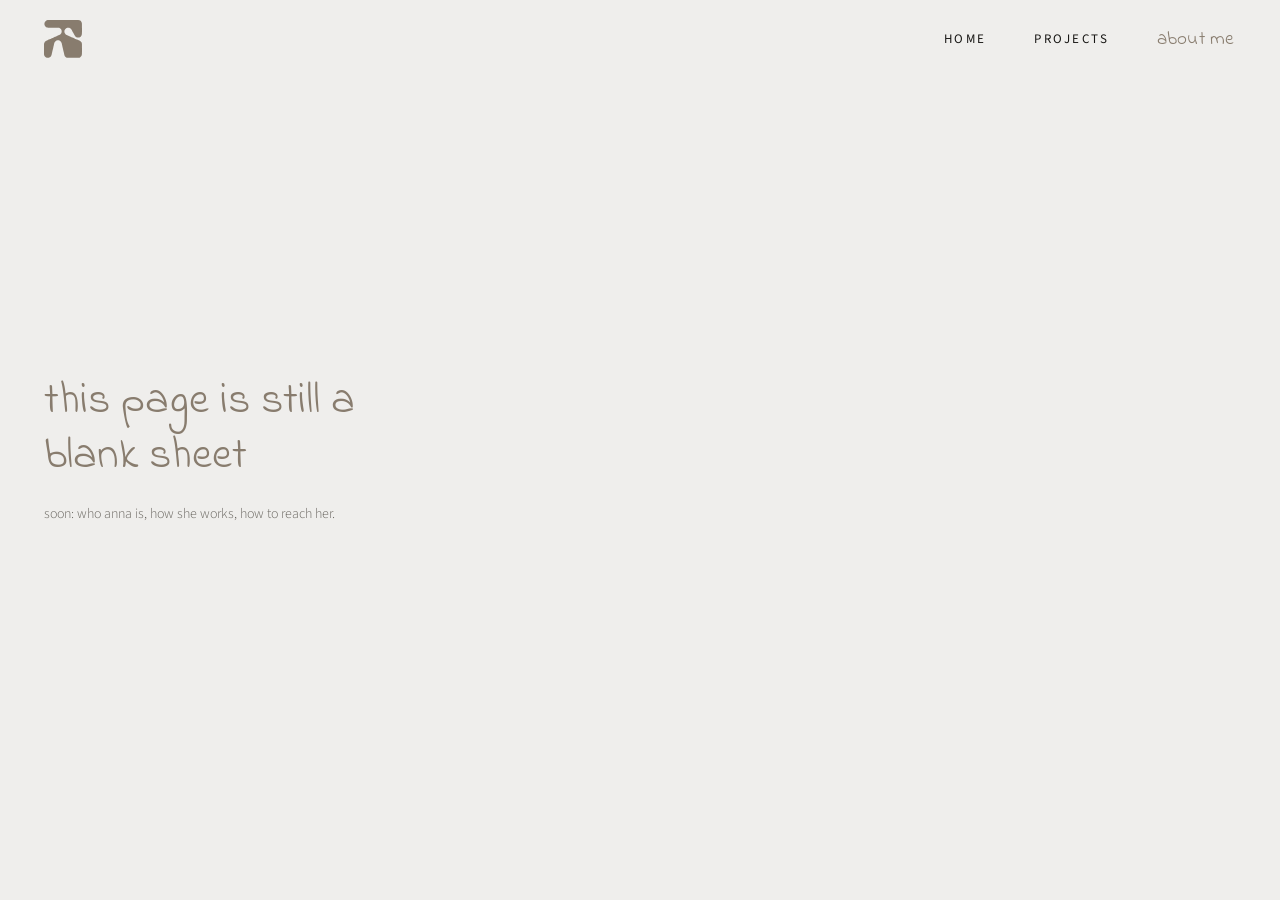
==== about.html @ 88e50573 "home page" ====
<!doctype html>
<html lang="en">
<head>
  <meta charset="utf-8">
  <meta name="viewport" content="width=device-width,initial-scale=1,viewport-fit=cover">
  <meta name="theme-color" content="#EFEEEC">
  <meta name="color-scheme" content="light">
  <meta http-equiv="Cache-Control" content="no-store, no-cache, must-revalidate">
  <meta http-equiv="Pragma" content="no-cache">
  <meta http-equiv="Expires" content="0">
  <link rel="icon" href="assets/img/favicon.svg" type="image/svg+xml">
  <link rel="icon" href="assets/img/favicon-32.png" sizes="32x32">
  <link rel="apple-touch-icon" href="assets/img/apple-touch-icon.png">
  <link rel="manifest" href="site.webmanifest">
  <title>about me — anna merlin</title>
  <meta name="description" content="About anna merlin.">

  <link rel="preconnect" href="https://fonts.googleapis.com">
  <link rel="preconnect" href="https://fonts.gstatic.com" crossorigin>
  <link rel="stylesheet"
        href="https://fonts.googleapis.com/css2?family=Indie+Flower&family=Source+Sans+3:wght@300;400&display=swap">

  <link rel="stylesheet" href="assets/css/site.css">
  <link rel="stylesheet" href="assets/css/hold.css">
</head>

<body>
  <header class="site-header">
    <a class="mark" href="index.html" aria-label="anna merlin, home">
      <svg viewBox="0 0 528 528" aria-hidden="true" focusable="false"><path fill="currentColor" fill-rule="evenodd" d="M39.86,524.54C26.31,520.81 12.38,509.36 6.32,496.99C-0.17,483.73 -0.06,485.39 0.23,402.50C0.48,333.92 0.65,326.99 2.28,321.58C6.90,306.25 16.70,294.56 30.35,288.11C41.21,282.98 47.87,280.00 48.46,280.00C48.72,280.00 51.32,278.93 54.22,277.61C61.91,274.13 67.54,271.65 76.00,268.00C80.12,266.22 85.53,263.87 88.00,262.77C90.47,261.67 94.41,259.92 96.75,258.89C107.33,254.19 109.96,253.04 117.00,250.00C121.12,248.22 126.30,245.97 128.50,245.00C130.70,244.03 135.88,241.78 140.00,240.00C144.12,238.22 149.88,235.70 152.78,234.38C155.68,233.07 158.23,232.00 158.44,232.00C158.65,232.00 162.12,230.47 166.16,228.60C170.20,226.74 176.88,223.76 181.00,221.99C189.29,218.43 194.83,215.98 202.78,212.39C205.68,211.07 208.68,210.00 209.44,210.00C212.45,210.00 223.60,203.33 229.06,198.28C240.53,187.67 246.01,175.16 245.99,159.65C245.97,144.20 241.41,133.24 230.52,122.50C224.12,116.18 220.22,113.66 209.50,108.92C206.16,107.44 195.16,107.21 104.00,106.67C50.35,106.36 48.30,106.28 42.45,104.22C24.82,98.00 12.73,85.60 7.50,68.39C5.34,61.24 5.52,44.76 7.85,37.70C13.16,21.60 27.41,7.61 43.00,3.17C44.92,2.62 48.64,1.68 51.26,1.09C54.61,0.32 118.33,0.00 265.76,0.00C490.05,0.00 481.87,-0.17 494.28,4.69C506.58,9.51 518.47,21.39 523.31,33.72C527.81,45.22 528.00,48.71 528.00,123.00C528.00,201.43 527.93,202.39 521.45,215.70C515.42,228.07 505.62,236.85 491.90,242.15C485.28,244.71 465.99,245.32 459.50,243.18C448.20,239.46 437.06,231.37 431.11,222.60C429.58,220.34 426.00,214.11 423.15,208.75C420.30,203.39 416.91,197.09 415.62,194.75C413.42,190.75 411.17,186.65 404.00,173.50C402.35,170.47 399.65,165.53 398.00,162.50C396.35,159.47 393.71,154.64 392.13,151.75C390.55,148.86 387.56,143.35 385.47,139.50C376.51,122.95 369.01,115.79 354.50,109.93C349.21,107.79 346.97,107.50 335.50,107.52L322.50,107.53L313.86,111.74C300.14,118.43 291.64,127.87 285.95,142.74C283.32,149.60 282.71,166.86 284.86,173.50C290.19,190.01 302.22,203.26 317.00,208.90C320.95,210.41 324.37,211.85 331.25,214.89C333.86,216.05 338.14,217.95 340.75,219.11C343.36,220.26 346.85,221.81 348.50,222.54C350.15,223.27 355.48,225.70 360.35,227.93C365.22,230.17 369.37,232.00 369.57,232.00C369.77,232.00 372.54,233.17 375.72,234.61C378.90,236.04 382.85,237.81 384.50,238.54C386.15,239.27 391.48,241.70 396.35,243.93C401.22,246.17 405.37,248.00 405.57,248.00C405.77,248.00 408.32,249.07 411.22,250.39C416.18,252.63 420.02,254.35 430.25,258.89C432.59,259.92 436.64,261.72 439.25,262.89C441.86,264.05 445.91,265.85 448.25,266.89C450.59,267.92 454.64,269.72 457.25,270.89C466.65,275.07 471.08,277.03 475.75,279.10C478.36,280.25 481.81,281.82 483.40,282.60C485.00,283.37 486.99,284.00 487.83,284.00C488.67,284.00 492.99,285.77 497.43,287.93C507.09,292.64 516.27,301.42 521.03,310.50C522.76,313.80 525.03,320.52 526.09,325.43C527.87,333.74 528.00,339.18 528.00,404.43C528.00,478.26 527.81,481.79 523.31,493.28C519.33,503.41 509.25,514.64 499.50,519.81C497.30,520.97 492.61,522.84 489.08,523.96C482.86,525.94 480.40,526.00 404.58,525.99C320.05,525.98 322.02,526.09 310.47,520.44C303.64,517.10 295.02,509.43 290.43,502.61C286.94,497.43 282.98,487.13 281.17,478.50C280.59,475.75 279.42,470.46 278.56,466.75C277.70,463.04 276.31,456.96 275.46,453.25C274.61,449.54 273.50,444.70 272.99,442.50C272.48,440.30 271.10,434.23 269.92,429.00C268.74,423.77 266.91,415.68 265.85,411.00C264.79,406.32 263.51,400.70 263.02,398.50C262.52,396.30 261.21,390.68 260.12,386.00C259.02,381.32 256.70,371.20 254.96,363.50C253.22,355.80 250.92,345.68 249.84,341.00C248.77,336.32 247.41,330.25 246.82,327.50C244.20,315.23 240.13,307.24 232.29,298.93C220.66,286.59 202.90,280.28 187.25,282.91C176.12,284.78 169.38,287.75 160.77,294.59C150.20,302.97 145.02,313.04 140.00,335.00C136.75,349.22 134.12,360.58 132.00,369.50C130.96,373.90 129.43,380.43 128.61,384.00C126.34,393.79 123.18,407.33 120.54,418.50C119.24,424.00 116.77,434.57 115.04,442.00C113.31,449.43 110.81,460.00 109.49,465.50C108.16,471.00 106.41,478.76 105.59,482.74C101.41,503.17 86.37,519.36 66.67,524.60C60.31,526.29 46.11,526.26 39.86,524.54Z"/></svg>
    </a>

    <nav class="nav" aria-label="Sections">
      <a class="nav-item" href="index.html">
        <span class="set">home</span>
        <span class="hand" aria-hidden="true">home</span>
      </a>
      <a class="nav-item" href="projects.html">
        <span class="set">projects</span>
        <span class="hand" aria-hidden="true">projects</span>
      </a>
      <a class="nav-item" href="about.html" aria-current="page">
        <span class="set">about me</span>
        <span class="hand" aria-hidden="true">about me</span>
      </a>
    </nav>
  </header>

  <main class="hold">
    <p class="hold-line">this page is still a blank sheet</p>
    <p class="hold-note">soon: who anna is, how she works, how to reach her.</p>
  </main>
</body>
</html>
---- assets/css/site.css ----
/* =========================================================
   anna merlin — shared styles

   Palette: the near-white paper the plates sit on, and the
   taupe of the mark on the portfolio cover (#A79D91),
   deepened a little so it holds at small sizes.
   ========================================================= */

:root {
  --paper:      #EFEEEC;   /* the page */
  --ink:        #171614;
  --ink-soft:   #6B6862;
  --mark:       #887C6E;   /* anna's mark */
  --brown:      #887C6E;   /* the mark, the intro, the writing */

  /* The portfolio is set in Nirmala UI Semilight. Windows has it;
     everywhere else Source Sans 3 Light stands in, which is the
     closest match in metrics and colour. */
  --font-sans: "Nirmala UI", "Source Sans 3", "Segoe UI", system-ui,
               -apple-system, sans-serif;

  /* The tabs are written out by hand when you hover them. Open fonts.html
     to compare the candidates; to change it, edit the name here and match
     the Google Fonts link at the top of each page. */
  --font-hand: "Indie Flower", "Segoe Script", cursive;

  --header-h: 78px;
  --gutter:   clamp(18px, 3.4vw, 52px);
}

* { box-sizing: border-box; }

html, body {
  margin: 0;
  height: 100%;
  background: var(--paper);
  color: var(--ink);
  font-family: var(--font-sans);
  font-weight: 300;
  -webkit-font-smoothing: antialiased;
}

body { height: 100dvh; overflow: hidden; }

a { color: inherit; text-decoration: none; }

::selection { background: var(--ink); color: var(--paper); }

/* =========================================================
   header
   ========================================================= */

.site-header {
  position: fixed;
  z-index: 40;
  top: 0;
  left: 0;
  right: 0;
  height: var(--header-h);
  display: flex;
  align-items: center;
  justify-content: space-between;
  padding: 0 var(--gutter);
  pointer-events: none;
}

.site-header > * { pointer-events: auto; }

.mark {
  display: block;
  width: 38px;
  color: var(--mark);
  transition: color 260ms ease;
}

.mark svg { display: block; width: 100%; height: auto; }
.mark:hover { color: var(--ink); }

/* --- the tabs change hand ---------------------------------------- */

.nav {
  display: flex;
  align-items: center;
  gap: clamp(22px, 3.4vw, 56px);
}

.nav-item {
  display: inline-grid;
  align-items: center;
  justify-items: center;
  line-height: 1;
  padding: 8px 2px;
  color: var(--ink);
}

/* both hands share one grid cell, so nothing shifts on hover */
.nav-item > span {
  grid-area: 1 / 1;
  white-space: nowrap;
}

/* the set type: uppercase and widely tracked. The uppercase belongs here
   and not on the shared rule, or it would win against the writing, which
   is lowercase the way anna signs. */
.set {
  font-family: var(--font-sans);
  font-weight: 400;
  font-size: 13px;
  letter-spacing: .19em;
  text-transform: uppercase;
  /* On the way back the set type waits for the writing to finish rubbing
     itself out, instead of surfacing underneath it half way through. */
  transition: opacity 170ms ease 470ms;
}

/* The word is written out from the left rather than simply appearing:
   the same idea as the signature in the intro, at the top of the page.
   A clip travelling left to right is what does it, so it works with a
   typeface instead of needing every letter drawn as a path. */
.hand {
  font-family: var(--font-hand);
  font-size: 19px;
  letter-spacing: .01em;
  color: var(--brown);
  /* Slack above and below: the clip must only travel sideways, or it
     shaves the tail of the j and the top of the b and the t. */
  clip-path: inset(-40% 101% -40% 0);
  transition: clip-path 460ms cubic-bezier(.32, .08, .3, 1);
}

.nav-item:hover .set,
.nav-item:focus-visible .set,
.nav-item[aria-current="page"] .set { opacity: 0; transition-delay: 0ms; }

/* a hair past the edge, so the last letter is never shaved */
.nav-item:hover .hand,
.nav-item:focus-visible .hand,
.nav-item[aria-current="page"] .hand { clip-path: inset(-40% -4% -40% 0); }

@media (prefers-reduced-motion: reduce) {
  .hand { transition-duration: 1ms; }
  .set  { transition-delay: 0ms; }
}

.nav-item:focus-visible { outline: 1px solid var(--ink); outline-offset: 3px; }

/* =========================================================
   foot of the page
   ========================================================= */

.readout {
  position: fixed;
  z-index: 30;
  left: var(--gutter);
  bottom: clamp(16px, 2.4vw, 30px);
  max-width: 44ch;
  margin: 0;
  font-size: 12px;
  letter-spacing: .04em;
  line-height: 1.6;
  color: var(--ink-soft);
  pointer-events: none;
  opacity: 0;
  transition: opacity 220ms ease;
}

.readout.is-on { opacity: 1; }
.readout b { font-weight: 400; color: var(--ink); }

.colophon {
  position: fixed;
  z-index: 30;
  right: var(--gutter);
  bottom: clamp(16px, 2.4vw, 30px);
  margin: 0;
  font-size: 11px;
  letter-spacing: .16em;
  text-transform: uppercase;
  color: var(--ink-soft);
  pointer-events: none;
}

@media (max-width: 760px) {
  :root { --header-h: 62px; }

  .mark { width: 28px; }
  .nav { gap: 14px; }
  .set  { font-size: 10.5px; letter-spacing: .1em; }
  .hand { font-size: 16px; }

  .readout { max-width: 60vw; font-size: 11px; }
  .colophon { display: none; }
}

@media (max-width: 390px) {
  .nav { gap: 10px; }
  .set  { font-size: 9.5px; letter-spacing: .07em; }
  .hand { font-size: 14px; }
}
---- assets/css/hold.css ----
/* pages still to be written: one line, a lot of paper around it */

.hold {
  height: 100dvh;
  display: flex;
  flex-direction: column;
  justify-content: center;
  padding: 0 var(--gutter);
  max-width: 62ch;
}

.hold-line {
  margin: 0 0 18px;
  font-family: var(--font-hand);
  font-size: clamp(30px, 4.4vw, 44px);
  font-weight: 400;
  line-height: 1.25;
  color: var(--brown);
}

.hold-note {
  margin: 0;
  max-width: 46ch;
  font-size: 14px;
  line-height: 1.75;
  color: var(--ink-soft);
}
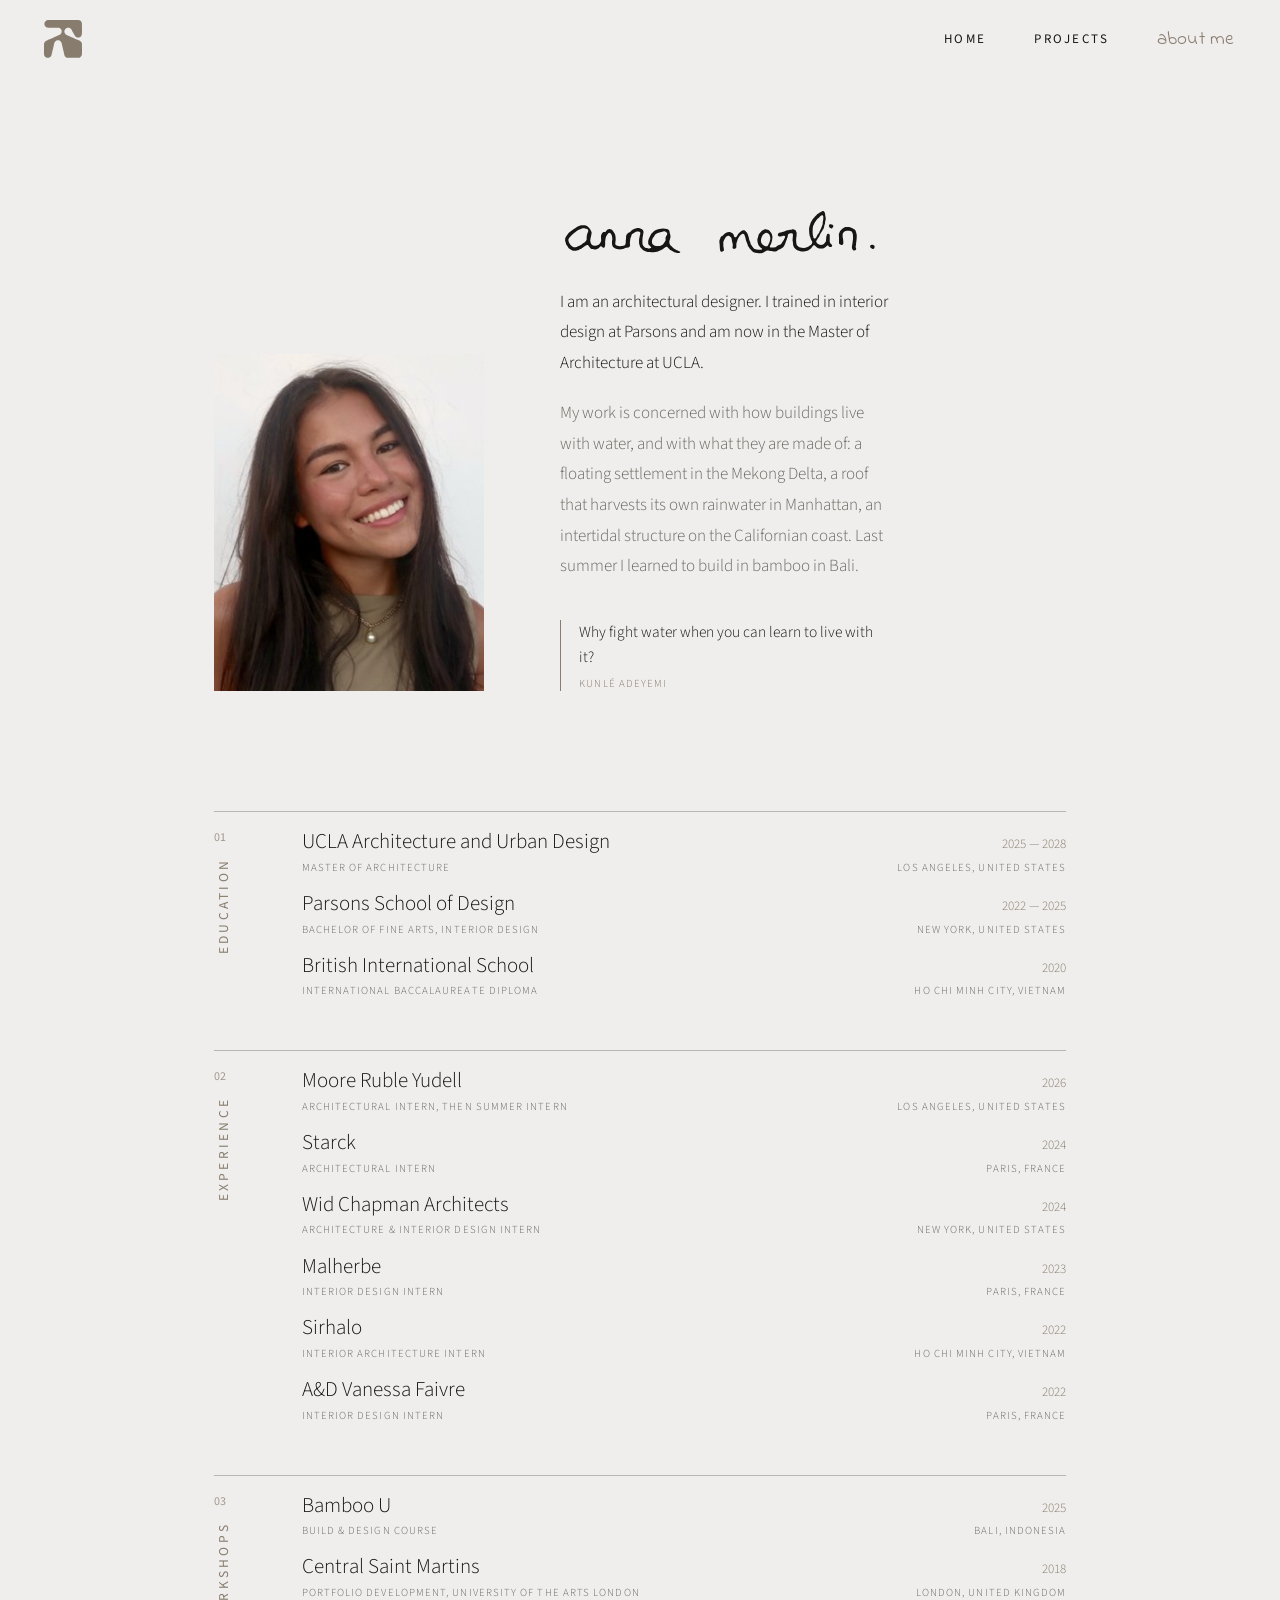
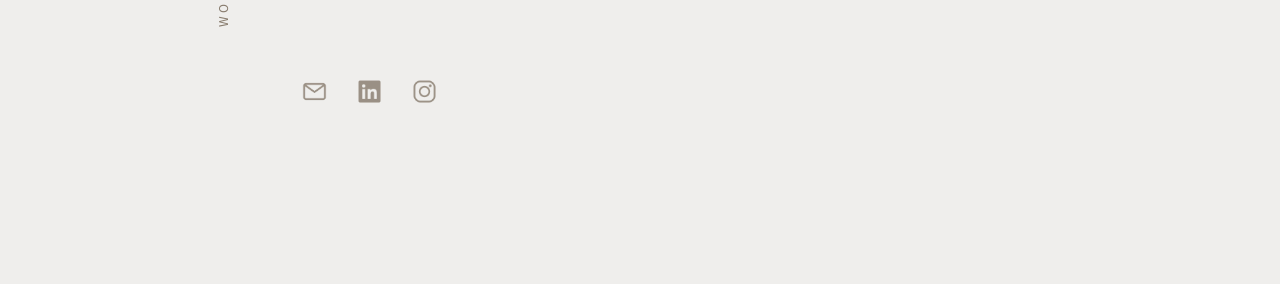
==== commit ab25414b: "about me" ====
--- a/about.html
+++ b/about.html
@@ -1,5 +1,5 @@
 <!doctype html>
-<html lang="en">
+<html lang="en" class="about">
 <head>
   <meta charset="utf-8">
   <meta name="viewport" content="width=device-width,initial-scale=1,viewport-fit=cover">
@@ -12,21 +12,24 @@
   <link rel="icon" href="assets/img/favicon-32.png" sizes="32x32">
   <link rel="apple-touch-icon" href="assets/img/apple-touch-icon.png">
   <link rel="manifest" href="site.webmanifest">
-  <title>about me — anna merlin</title>
-  <meta name="description" content="About anna merlin.">
+  <title>about me — Anna Merlin</title>
+  <meta name="description" content="About Anna Merlin, architectural designer.">
 
   <link rel="preconnect" href="https://fonts.googleapis.com">
   <link rel="preconnect" href="https://fonts.gstatic.com" crossorigin>
-  <link rel="stylesheet"
+  <!-- non-blocking: the page paints in the fallback face and swaps when
+       the web fonts land, rather than holding the first paint for them -->
+  <link rel="stylesheet" media="print" onload="this.media='all'"
         href="https://fonts.googleapis.com/css2?family=Indie+Flower&family=Source+Sans+3:wght@300;400&display=swap">
+  <noscript><link rel="stylesheet" href="https://fonts.googleapis.com/css2?family=Indie+Flower&family=Source+Sans+3:wght@300;400&display=swap"></noscript>
 
   <link rel="stylesheet" href="assets/css/site.css">
-  <link rel="stylesheet" href="assets/css/hold.css">
+  <link rel="stylesheet" href="assets/css/about.css">
 </head>
 
 <body>
   <header class="site-header">
-    <a class="mark" href="index.html" aria-label="anna merlin, home">
+    <a class="mark" href="index.html" aria-label="Anna Merlin, home">
       <svg viewBox="0 0 528 528" aria-hidden="true" focusable="false"><path fill="currentColor" fill-rule="evenodd" d="M39.86,524.54C26.31,520.81 12.38,509.36 6.32,496.99C-0.17,483.73 -0.06,485.39 0.23,402.50C0.48,333.92 0.65,326.99 2.28,321.58C6.90,306.25 16.70,294.56 30.35,288.11C41.21,282.98 47.87,280.00 48.46,280.00C48.72,280.00 51.32,278.93 54.22,277.61C61.91,274.13 67.54,271.65 76.00,268.00C80.12,266.22 85.53,263.87 88.00,262.77C90.47,261.67 94.41,259.92 96.75,258.89C107.33,254.19 109.96,253.04 117.00,250.00C121.12,248.22 126.30,245.97 128.50,245.00C130.70,244.03 135.88,241.78 140.00,240.00C144.12,238.22 149.88,235.70 152.78,234.38C155.68,233.07 158.23,232.00 158.44,232.00C158.65,232.00 162.12,230.47 166.16,228.60C170.20,226.74 176.88,223.76 181.00,221.99C189.29,218.43 194.83,215.98 202.78,212.39C205.68,211.07 208.68,210.00 209.44,210.00C212.45,210.00 223.60,203.33 229.06,198.28C240.53,187.67 246.01,175.16 245.99,159.65C245.97,144.20 241.41,133.24 230.52,122.50C224.12,116.18 220.22,113.66 209.50,108.92C206.16,107.44 195.16,107.21 104.00,106.67C50.35,106.36 48.30,106.28 42.45,104.22C24.82,98.00 12.73,85.60 7.50,68.39C5.34,61.24 5.52,44.76 7.85,37.70C13.16,21.60 27.41,7.61 43.00,3.17C44.92,2.62 48.64,1.68 51.26,1.09C54.61,0.32 118.33,0.00 265.76,0.00C490.05,0.00 481.87,-0.17 494.28,4.69C506.58,9.51 518.47,21.39 523.31,33.72C527.81,45.22 528.00,48.71 528.00,123.00C528.00,201.43 527.93,202.39 521.45,215.70C515.42,228.07 505.62,236.85 491.90,242.15C485.28,244.71 465.99,245.32 459.50,243.18C448.20,239.46 437.06,231.37 431.11,222.60C429.58,220.34 426.00,214.11 423.15,208.75C420.30,203.39 416.91,197.09 415.62,194.75C413.42,190.75 411.17,186.65 404.00,173.50C402.35,170.47 399.65,165.53 398.00,162.50C396.35,159.47 393.71,154.64 392.13,151.75C390.55,148.86 387.56,143.35 385.47,139.50C376.51,122.95 369.01,115.79 354.50,109.93C349.21,107.79 346.97,107.50 335.50,107.52L322.50,107.53L313.86,111.74C300.14,118.43 291.64,127.87 285.95,142.74C283.32,149.60 282.71,166.86 284.86,173.50C290.19,190.01 302.22,203.26 317.00,208.90C320.95,210.41 324.37,211.85 331.25,214.89C333.86,216.05 338.14,217.95 340.75,219.11C343.36,220.26 346.85,221.81 348.50,222.54C350.15,223.27 355.48,225.70 360.35,227.93C365.22,230.17 369.37,232.00 369.57,232.00C369.77,232.00 372.54,233.17 375.72,234.61C378.90,236.04 382.85,237.81 384.50,238.54C386.15,239.27 391.48,241.70 396.35,243.93C401.22,246.17 405.37,248.00 405.57,248.00C405.77,248.00 408.32,249.07 411.22,250.39C416.18,252.63 420.02,254.35 430.25,258.89C432.59,259.92 436.64,261.72 439.25,262.89C441.86,264.05 445.91,265.85 448.25,266.89C450.59,267.92 454.64,269.72 457.25,270.89C466.65,275.07 471.08,277.03 475.75,279.10C478.36,280.25 481.81,281.82 483.40,282.60C485.00,283.37 486.99,284.00 487.83,284.00C488.67,284.00 492.99,285.77 497.43,287.93C507.09,292.64 516.27,301.42 521.03,310.50C522.76,313.80 525.03,320.52 526.09,325.43C527.87,333.74 528.00,339.18 528.00,404.43C528.00,478.26 527.81,481.79 523.31,493.28C519.33,503.41 509.25,514.64 499.50,519.81C497.30,520.97 492.61,522.84 489.08,523.96C482.86,525.94 480.40,526.00 404.58,525.99C320.05,525.98 322.02,526.09 310.47,520.44C303.64,517.10 295.02,509.43 290.43,502.61C286.94,497.43 282.98,487.13 281.17,478.50C280.59,475.75 279.42,470.46 278.56,466.75C277.70,463.04 276.31,456.96 275.46,453.25C274.61,449.54 273.50,444.70 272.99,442.50C272.48,440.30 271.10,434.23 269.92,429.00C268.74,423.77 266.91,415.68 265.85,411.00C264.79,406.32 263.51,400.70 263.02,398.50C262.52,396.30 261.21,390.68 260.12,386.00C259.02,381.32 256.70,371.20 254.96,363.50C253.22,355.80 250.92,345.68 249.84,341.00C248.77,336.32 247.41,330.25 246.82,327.50C244.20,315.23 240.13,307.24 232.29,298.93C220.66,286.59 202.90,280.28 187.25,282.91C176.12,284.78 169.38,287.75 160.77,294.59C150.20,302.97 145.02,313.04 140.00,335.00C136.75,349.22 134.12,360.58 132.00,369.50C130.96,373.90 129.43,380.43 128.61,384.00C126.34,393.79 123.18,407.33 120.54,418.50C119.24,424.00 116.77,434.57 115.04,442.00C113.31,449.43 110.81,460.00 109.49,465.50C108.16,471.00 106.41,478.76 105.59,482.74C101.41,503.17 86.37,519.36 66.67,524.60C60.31,526.29 46.11,526.26 39.86,524.54Z"/></svg>
     </a>
 
@@ -46,9 +49,178 @@
     </nav>
   </header>
 
-  <main class="hold">
-    <p class="hold-line">this page is still a blank sheet</p>
-    <p class="hold-note">soon: who anna is, how she works, how to reach her.</p>
+  <main class="about-page">
+
+    <section class="opening">
+      <img class="portrait" src="assets/img/anna.jpg"
+           srcset="assets/img/anna-sm.jpg 300w, assets/img/anna.jpg 548w"
+           sizes="(max-width: 760px) 210px, 270px"
+           width="548" height="685" alt="Anna Merlin">
+
+      <div>
+        <h1 class="about-name">
+          <!-- Her signature, the same vector as the intro — the mark itself
+               rather than the name set in type. Here it sits still: the
+               writing happens once, on the way in. -->
+          <svg class="signature-mark" viewBox="0 0 575 95"
+               xmlns="http://www.w3.org/2000/svg"
+               role="img" aria-label="Anna Merlin">
+            <path d="M354.4 84.6C349.0 83.7 346.4 82.6 344.1 80.0C343.5 79.4 342.6 78.4 342.1 77.9C341.1 76.8 340.9 76.5 339.2 73.7C338.7 72.9 338.1 72.0 337.9 71.7C337.7 71.4 337.5 70.8 337.4 70.4C337.3 69.2 336.7 67.7 335.3 64.6C334.0 61.6 333.7 60.6 333.7 59.5C333.7 59.0 333.5 58.2 333.3 57.7C333.1 57.2 332.8 56.1 332.6 55.3C332.1 53.5 331.3 51.5 330.8 50.8C330.1 49.8 328.2 49.4 327.1 50.2C325.0 51.7 323.9 52.6 323.2 53.6C322.8 54.2 322.1 55.1 321.7 55.5C321.0 56.4 319.4 59.4 319.2 60.3C319.2 60.6 319.0 61.3 318.7 61.8C318.5 62.3 318.2 63.2 318.1 63.8C317.9 64.4 317.6 65.2 317.5 65.6C317.0 66.4 316.8 69.5 316.9 72.8C316.9 75.4 316.9 75.3 314.9 76.5C311.8 78.3 309.3 76.2 310.2 72.7C310.8 70.8 310.5 68.4 309.3 64.2C309.1 63.6 308.9 62.2 308.8 61.2C308.6 58.0 306.9 55.3 304.1 54.0C301.6 52.8 298.1 54.9 296.1 58.8C293.3 64.4 293.4 63.7 293.5 68.9C293.5 72.4 293.6 73.1 293.9 74.1C294.0 74.7 294.3 75.9 294.3 76.6C294.4 77.3 294.5 78.4 294.6 78.9L294.7 80.0L294.0 80.6C290.4 84.1 287.4 82.4 287.3 76.7C287.1 71.9 286.8 67.3 286.6 66.3C286.0 63.9 286.4 60.9 287.7 58.9C287.8 58.6 288.1 57.9 288.2 57.3C288.6 55.6 289.4 54.8 292.0 53.3C292.4 53.0 293.1 52.4 293.6 51.9C296.9 48.0 302.7 45.9 306.4 47.3C310.3 48.8 311.8 50.3 312.6 53.3C313.7 57.6 316.5 57.2 318.8 52.6C320.0 50.2 321.4 48.5 323.3 47.0C324.0 46.5 325.0 45.8 325.4 45.3C328.1 42.7 332.1 42.9 334.0 45.7C334.2 46.0 334.9 46.8 335.4 47.4C336.0 48.1 336.5 48.9 336.6 49.2C336.7 49.6 337.0 50.2 337.3 50.5C337.5 50.9 337.7 51.5 337.8 52.2C337.9 52.9 338.2 53.8 338.5 54.4C338.8 55.0 339.1 55.9 339.2 56.6C339.3 57.2 339.5 58.2 339.7 58.8C339.8 59.4 340.1 60.4 340.2 61.0C340.4 61.6 340.9 62.9 341.3 63.8C341.8 64.8 342.2 65.7 342.2 65.9C342.2 67.2 342.9 69.2 343.7 70.1C344.2 70.7 344.8 71.5 345.1 72.0C345.3 72.4 345.8 73.1 346.1 73.5C346.4 73.8 346.9 74.5 347.3 74.9C347.8 75.7 348.9 76.7 349.7 77.3C351.1 78.3 360.9 79.1 362.5 78.3C363.6 77.7 363.5 76.9 362.2 76.0C360.3 74.5 359.8 74.1 358.6 72.7C357.1 71.0 355.9 68.8 355.6 66.8C355.4 66.1 355.2 65.1 355.0 64.5C354.6 63.2 354.5 60.0 354.9 59.0C355.2 58.4 355.7 56.7 356.6 53.2C356.8 52.3 357.1 51.4 357.2 51.3C357.6 50.5 359.0 48.7 359.9 47.7C360.5 47.1 361.2 46.2 361.5 45.8C362.5 44.3 363.1 43.9 366.3 42.5C369.1 41.4 370.2 41.5 373.4 42.8C375.5 43.7 376.2 44.2 377.2 45.5C377.5 45.9 378.1 46.7 378.6 47.2C380.8 49.6 382.2 54.3 381.6 57.3C381.4 58.1 381.3 59.6 381.2 60.6C381.1 61.6 380.9 62.9 380.7 63.4C380.5 64.0 380.1 65.1 379.9 65.9C379.5 67.6 378.6 69.5 377.8 70.6C377.1 71.6 376.9 73.6 377.5 74.1C378.3 74.8 381.8 75.0 384.7 74.5C386.8 74.1 387.5 73.8 389.1 72.7C391.2 71.2 392.1 70.7 393.5 70.3C396.2 69.4 397.7 68.1 399.1 65.4C399.5 64.5 400.3 63.3 400.8 62.8C401.7 61.7 402.5 60.4 402.5 60.0C402.5 59.9 403.0 58.9 403.6 57.8C405.0 55.3 405.0 54.5 403.6 53.8C402.9 53.4 400.8 53.4 399.9 53.7C399.5 53.9 398.8 54.1 398.3 54.2C397.8 54.3 397.0 54.5 396.5 54.7C395.1 55.3 392.2 54.6 391.8 53.6C391.0 51.4 391.6 49.5 393.3 48.7C395.0 47.9 395.1 47.8 396.8 47.6C397.7 47.4 398.6 47.2 398.8 47.1C399.1 47.0 400.0 46.7 400.8 46.4C402.8 45.9 403.1 45.8 405.2 44.8C406.6 44.2 407.3 43.9 408.6 43.7C409.5 43.6 410.9 43.4 411.7 43.2C412.4 43.0 413.7 42.8 414.5 42.7C415.3 42.6 416.3 42.4 416.8 42.2C417.8 41.9 418.5 41.9 420.0 42.3C422.8 42.9 423.4 43.3 424.2 45.2C424.4 45.9 424.8 46.8 425.0 47.3C425.5 48.6 425.3 53.8 424.6 56.9C423.9 60.1 424.6 68.3 425.7 70.5C426.4 71.8 429.7 73.9 432.0 74.7C436.4 76.0 440.8 75.7 444.8 73.7C445.3 73.4 446.0 73.1 446.3 73.0C446.9 72.8 448.6 71.7 450.6 70.2C451.5 69.6 451.8 69.2 452.5 67.9C453.7 65.6 453.7 64.8 452.0 62.0C451.4 61.1 450.3 58.2 450.1 56.9C450.0 56.6 449.7 55.9 449.4 55.4C447.9 53.0 447.0 40.8 448.1 37.7C448.3 37.1 448.6 36.1 448.7 35.4C448.8 34.8 449.1 33.9 449.3 33.5C449.5 33.1 449.7 32.3 449.9 31.9C450.1 30.9 450.7 29.4 451.2 28.8C451.4 28.5 451.9 27.7 452.2 27.0C452.6 26.3 453.1 25.4 453.4 25.0C453.7 24.6 454.2 23.7 454.6 23.1C455.1 22.2 455.8 21.3 457.6 19.6C458.9 18.3 460.6 16.5 461.4 15.7C462.6 14.3 463.0 14.0 464.4 13.3C465.2 12.8 466.1 12.3 466.2 12.2C466.4 12.0 467.5 11.4 468.7 10.7C469.8 10.1 471.0 9.5 471.3 9.3C473.9 7.9 476.2 10.4 476.5 15.1C476.6 16.2 476.9 18.1 477.1 19.4C477.8 22.2 477.6 25.0 476.8 27.1C476.5 27.7 476.4 28.5 476.3 30.2C476.2 32.2 476.2 32.5 475.7 33.4C475.4 34.0 475.1 34.9 475.0 35.4C474.9 36.0 474.7 36.8 474.6 37.2C474.4 37.6 474.3 38.5 474.2 39.2C474.0 40.3 473.9 40.6 472.9 42.0C472.4 42.9 471.5 44.2 471.1 45.0C470.6 45.7 469.8 46.9 469.3 47.6C468.8 48.3 468.3 49.1 468.2 49.3C468.2 49.6 467.9 50.1 467.7 50.5C467.5 50.9 467.0 52.0 466.6 53.0C465.9 54.8 464.8 56.6 463.8 57.6C463.6 57.9 463.0 58.8 462.5 59.6C462.1 60.4 461.4 61.5 461.1 61.9C460.0 63.4 460.1 64.3 461.9 66.7C462.7 67.8 463.0 68.1 463.9 68.5C464.5 68.8 465.2 69.2 465.5 69.4C469.1 71.3 473.4 70.0 476.0 66.2C476.3 65.7 476.8 65.1 477.1 64.8C478.0 64.0 478.1 63.7 478.2 59.8C478.4 51.6 480.2 48.5 483.6 50.2C484.8 50.8 484.9 51.8 484.7 61.9C484.6 65.5 484.6 65.6 487.1 68.2C489.1 70.2 489.3 70.6 489.1 71.6C488.7 73.4 487.1 74.1 484.9 73.7C483.9 73.4 483.7 73.2 482.6 71.9C481.3 70.1 481.1 70.1 479.3 71.8C476.5 74.4 474.1 76.1 472.8 76.2C472.4 76.3 471.5 76.5 470.9 76.6C469.7 76.9 469.6 76.8 468.1 76.5C467.2 76.3 466.2 76.2 465.9 76.2C464.0 76.2 460.8 74.3 459.3 72.2C458.1 70.6 456.9 70.0 455.9 70.6C455.3 70.9 453.4 72.9 453.2 73.4C452.4 76.1 446.0 80.7 443.0 80.7C442.8 80.7 441.6 80.9 440.5 81.3C437.3 82.2 435.3 82.0 429.4 80.3C426.5 79.5 426.3 79.4 424.5 78.0C421.9 76.0 420.7 74.7 420.1 73.1C419.8 72.3 419.4 71.3 419.2 70.8C418.9 69.9 418.8 69.4 418.7 67.6C418.6 66.4 418.4 64.5 418.2 63.4C417.8 61.5 417.8 61.1 418.0 59.8C418.4 55.8 418.7 50.5 418.5 50.1C417.9 49.0 415.8 48.8 412.8 49.5C410.2 50.2 409.6 50.8 409.3 53.6C409.0 56.4 409.0 56.4 408.5 57.2C408.2 57.7 407.8 58.7 407.6 59.6C407.3 60.4 407.0 61.3 406.9 61.5C406.8 61.8 406.5 62.4 406.3 63.0C404.4 68.9 402.7 72.4 401.3 73.7C400.1 74.8 395.1 77.9 393.7 78.4C393.1 78.6 392.2 79.1 391.6 79.5C390.9 80.0 389.7 80.7 388.9 81.1L387.4 81.9L385.4 81.8C384.1 81.7 382.8 81.5 381.9 81.2C381.0 81.0 380.0 80.8 379.2 80.8C378.6 80.8 377.7 80.8 377.2 80.7C372.7 79.8 370.4 80.1 368.6 81.6C367.6 82.5 367.2 82.7 364.8 83.8C362.1 85.0 358.4 85.3 354.4 84.6ZM210.3 84.4C208.1 84.2 205.7 83.5 204.6 82.6C204.3 82.4 203.7 82.1 203.3 81.9C202.9 81.7 202.1 81.3 201.4 80.8C200.8 80.4 199.8 79.8 199.2 79.6C198.5 79.3 197.8 78.7 196.7 77.7C195.9 76.9 195.0 76.1 194.8 75.9C194.5 75.8 194.1 75.2 193.7 74.8C192.5 72.8 191.9 72.6 190.2 73.6C187.6 75.2 187.0 75.5 185.7 76.7C184.4 77.8 181.5 79.3 178.7 80.4C178.2 80.6 177.3 81.0 176.8 81.3C176.1 81.7 175.6 81.9 174.7 82.0C174.0 82.1 172.9 82.3 172.2 82.5C170.7 83.0 160.6 83.2 158.7 82.8C158.1 82.6 156.9 82.4 156.0 82.2C155.1 82.0 154.0 81.6 153.5 81.3C153.0 81.1 152.1 80.7 151.6 80.5C150.4 80.1 147.6 78.0 146.8 76.9C146.5 76.5 145.9 75.9 145.5 75.7C144.6 75.0 143.4 72.8 143.2 71.2C143.1 70.6 142.8 69.7 142.5 69.2C141.8 67.9 141.8 60.3 142.5 57.7C142.7 57.1 142.9 56.0 143.0 55.2C143.1 54.4 143.4 53.2 143.6 52.5C145.0 47.9 144.5 46.3 141.8 46.1C138.4 45.8 136.3 46.3 132.8 48.4C129.3 50.4 128.5 51.3 128.2 53.4C128.2 54.0 127.8 55.2 127.3 56.3C126.6 57.9 126.4 58.5 126.3 59.8C126.2 60.6 126.1 61.4 126.1 61.5C125.6 63.1 125.4 68.6 125.8 70.0C126.2 71.3 125.9 72.0 124.6 73.4C123.2 74.8 123.1 74.9 120.5 75.0C118.4 75.1 118.1 75.2 117.1 75.6C114.7 76.8 113.7 77.2 112.3 77.4C111.6 77.5 110.4 77.8 109.8 77.9C106.6 78.7 99.7 77.1 97.4 75.0C96.9 74.5 96.0 73.8 95.5 73.5C94.8 73.0 94.6 72.8 94.5 72.3C94.4 71.9 94.1 71.1 93.9 70.5C93.3 68.8 93.2 63.2 93.7 61.1C94.1 59.4 94.1 59.4 93.5 55.2C93.1 52.2 92.6 50.9 91.0 49.2C88.8 46.9 87.2 47.6 84.7 51.8C84.0 52.9 83.2 54.1 83.0 54.5C82.8 54.8 82.7 55.2 82.7 55.4C82.7 55.6 82.5 56.1 82.3 56.6C82.0 57.1 81.8 57.8 81.8 59.0C81.7 59.9 81.5 61.1 81.4 61.7C81.2 62.5 81.1 63.5 81.1 66.3C81.2 68.8 81.1 70.2 80.9 71.1C80.8 71.7 80.6 72.5 80.6 72.9C80.2 75.4 77.3 76.0 75.8 73.9C74.7 72.3 74.5 72.2 73.8 72.2C72.9 72.2 71.9 73.0 70.6 74.7C69.5 76.2 67.8 77.3 66.8 77.3C66.7 77.3 66.0 77.5 65.4 77.8C63.9 78.3 62.8 78.3 60.6 77.8C59.7 77.5 58.5 77.3 57.9 77.3C56.2 77.1 55.4 76.7 54.6 75.8C54.2 75.3 53.7 74.7 53.5 74.4C53.2 74.1 52.5 73.2 52.0 72.4C51.4 71.6 50.7 70.7 50.5 70.5C49.1 69.1 46.4 70.2 42.3 73.8C40.7 75.2 40.3 75.5 39.0 76.2C38.5 76.5 37.5 77.0 36.9 77.4C36.2 77.8 35.3 78.3 34.9 78.4C34.5 78.6 33.9 78.8 33.7 78.9C30.3 80.6 23.6 80.9 21.2 79.4C20.0 78.6 18.2 77.5 16.8 76.8C15.8 76.3 15.7 76.1 14.7 74.6C14.1 73.6 13.2 72.3 12.7 71.6C10.6 68.3 10.6 68.4 10.5 67.0C10.4 66.0 10.2 65.2 9.7 64.2L9.1 62.8L9.2 60.6C9.3 58.0 9.6 56.7 10.3 55.8C10.5 55.4 11.0 54.8 11.3 54.4C11.5 53.9 12.1 53.2 12.5 52.7C12.9 52.2 13.4 51.3 13.7 50.8C14.4 49.5 15.4 48.4 16.9 47.3C17.6 46.8 18.7 46.0 19.4 45.4C20.1 44.8 20.9 44.2 21.2 44.0C22.7 43.0 23.3 42.5 24.4 41.7C25.1 41.3 25.9 40.7 26.3 40.6C26.7 40.4 27.7 39.7 28.4 39.1C29.9 37.8 32.3 36.5 34.2 36.0C34.9 35.8 36.0 35.4 36.6 35.2C37.7 34.7 37.9 34.7 40.7 34.7C46.2 34.6 49.2 35.7 51.6 38.8C52.4 39.8 53.3 40.9 53.7 41.4C54.6 42.3 55.0 43.1 55.3 44.1C55.4 44.5 55.7 45.2 56.0 45.5C56.7 46.6 56.9 47.6 56.7 49.0C56.6 49.6 56.4 50.9 56.2 51.9C56.1 52.9 55.7 54.7 55.4 55.8C55.1 57.0 54.7 58.5 54.7 59.2C54.6 59.9 54.5 60.8 54.3 61.2C54.2 61.8 54.2 62.1 54.4 62.8C54.5 63.2 54.7 64.0 54.7 64.6C55.3 70.1 60.2 72.9 65.8 70.9C69.7 69.6 71.0 68.6 72.1 66.3C72.5 65.6 72.9 64.8 73.1 64.5C74.0 63.3 74.0 62.6 73.8 59.5C73.4 54.1 73.5 53.0 74.9 50.3C76.2 47.6 77.5 46.8 79.9 46.9C81.7 47.1 81.4 47.3 82.8 45.0C84.5 42.4 87.4 40.7 89.2 41.2C89.6 41.4 90.5 41.6 91.2 41.7C92.9 41.9 94.3 43.3 96.1 46.4C96.6 47.4 97.4 48.6 97.8 49.0C99.8 51.3 100.6 58.7 99.6 64.4C99.2 66.4 99.3 68.9 99.8 69.7C100.7 71.1 105.9 72.6 108.5 72.2C109.3 72.1 110.7 71.9 111.6 71.8C114.4 71.4 117.3 69.9 117.3 69.0C117.3 68.8 117.6 68.0 117.8 67.1C118.4 65.3 118.4 64.5 118.1 63.5C118.0 62.9 118.0 62.6 118.2 61.6C118.4 60.7 118.5 59.4 118.6 57.5C118.7 53.7 119.0 52.4 120.5 50.4C122.0 48.5 122.8 47.8 124.1 47.5C125.8 47.1 126.3 46.7 127.1 45.4C128.1 43.8 130.7 41.9 133.0 41.2C140.1 38.9 141.9 38.9 146.4 41.2C148.5 42.3 148.7 42.5 149.5 44.3C150.2 45.7 150.2 47.3 149.6 49.9C149.4 50.9 149.1 52.2 149.1 52.9C149.0 53.5 148.8 54.6 148.6 55.3C148.1 56.8 147.9 67.4 148.3 68.6C149.5 72.1 152.5 75.1 155.1 75.5C155.7 75.6 156.8 75.8 157.5 76.0C158.4 76.3 159.2 76.3 160.7 76.3C165.0 76.3 165.1 75.2 160.8 71.0L158.6 68.8L158.5 66.1C158.4 63.8 158.4 63.3 158.7 62.2C158.9 61.5 159.1 60.5 159.2 60.0C159.3 59.5 159.8 58.1 160.6 56.4C161.4 55.0 162.2 53.3 162.4 52.8C163.5 50.6 165.1 48.5 166.9 47.2C167.3 46.9 168.1 46.2 168.7 45.6C169.8 44.4 172.0 43.1 173.4 42.7C174.4 42.4 175.2 42.1 178.3 41.2C182.8 39.8 188.8 39.9 192.2 41.5C195.7 43.0 196.7 44.2 197.0 47.3C197.1 48.4 197.4 49.5 197.7 50.3C198.9 53.6 198.8 56.6 197.6 59.9C196.2 63.6 196.1 65.4 197.1 68.4C198.0 71.1 205.7 77.9 209.2 79.0C209.5 79.1 210.6 79.6 211.5 80.1C212.5 80.7 213.5 81.1 214.0 81.2C215.4 81.4 216.4 82.4 216.1 83.3C215.7 84.4 214.1 84.7 210.3 84.4ZM527.4 79.8C526.5 79.4 526.2 79.0 525.3 77.4L524.6 76.0L524.6 74.2C524.6 73.0 524.7 71.8 525.0 70.3C525.3 69.2 525.6 67.1 525.8 65.7C525.9 64.2 526.1 62.7 526.2 62.3C526.9 58.5 526.7 51.7 525.9 49.3C524.5 45.1 523.2 44.5 515.2 44.5C512.3 44.5 509.9 46.1 508.5 48.9L507.9 50.1L507.9 53.2C507.9 55.9 508.0 56.4 508.4 58.0C509.2 61.0 509.4 67.8 508.8 68.8C508.6 69.2 507.2 69.9 506.4 70.1C505.8 70.2 503.7 69.4 502.8 68.7C501.6 67.6 501.2 66.7 501.3 64.4C501.5 60.2 501.4 55.7 501.2 53.3L501.0 50.9L501.5 49.5C502.6 46.2 504.4 43.2 505.8 42.1C506.3 41.8 507.0 41.2 507.4 40.8C507.8 40.5 509.1 39.7 510.2 39.0L512.4 37.9L515.2 37.9C518.8 37.8 520.2 38.0 522.3 38.8C523.2 39.2 524.2 39.5 524.3 39.5C525.4 39.5 530.0 42.4 530.7 43.5C531.5 44.6 533.1 50.1 533.2 51.9C533.4 54.2 533.1 61.2 532.7 62.8C532.3 64.3 532.0 67.7 532.0 69.5C532.0 70.2 531.9 70.8 531.6 71.5C531.0 72.8 531.1 73.6 531.8 75.2C533.3 78.4 530.8 81.0 527.4 79.8ZM561.2 76.8C557.5 75.2 556.5 73.5 557.7 71.2C558.8 69.0 563.5 68.9 564.7 71.0C566.5 74.5 564.3 78.2 561.2 76.8ZM29.3 73.9C29.8 73.7 30.6 73.4 31.0 73.2C31.4 73.0 32.5 72.5 33.5 72.1C34.5 71.6 35.7 71.0 36.2 70.6C36.7 70.3 37.5 69.8 38.0 69.6C38.5 69.4 39.3 68.9 39.8 68.4C40.3 68.0 41.1 67.4 41.5 67.1C41.9 66.8 42.6 66.3 43.1 65.9C43.5 65.5 44.3 64.9 44.8 64.5C45.3 64.2 46.0 63.5 46.4 63.0C46.7 62.5 47.2 61.9 47.4 61.6C47.7 61.2 47.8 60.9 47.8 59.2C47.8 54.0 48.6 49.6 49.7 48.2C50.0 47.8 50.8 45.3 50.8 44.7C50.8 43.1 49.3 41.5 47.4 41.1C46.8 40.9 45.8 40.7 45.2 40.5C43.7 40.0 40.3 40.1 39.2 40.6C38.8 40.8 38.0 41.1 37.4 41.3C34.1 42.0 31.0 43.7 28.9 45.8C28.5 46.3 27.4 47.1 26.7 47.5C25.8 48.1 24.7 48.9 23.9 49.8C23.2 50.5 22.2 51.4 21.8 51.7C19.7 53.2 15.7 58.1 15.2 59.8C14.2 62.9 17.0 69.2 20.3 71.5C21.1 72.0 22.1 72.8 22.6 73.1C24.2 74.2 27.4 74.5 29.3 73.9ZM372.2 72.3C372.9 72.1 373.7 71.1 374.3 69.8C374.6 69.1 375.3 67.7 375.8 66.6C376.6 65.1 376.8 64.4 376.8 63.9C376.8 63.5 377.1 62.5 377.4 61.7C378.9 57.5 377.3 51.3 374.1 49.3C371.7 47.8 369.8 47.8 367.6 49.3C365.0 51.1 364.1 52.0 363.6 53.5C363.4 53.9 363.1 54.5 362.9 54.8C361.4 57.3 360.5 62.8 361.4 65.2C362.1 67.4 364.1 69.8 365.7 70.5C366.0 70.6 366.6 71.0 367.2 71.3C368.8 72.3 371.0 72.8 372.2 72.3ZM176.7 72.0C179.1 71.8 179.5 71.8 180.5 71.3C181.1 71.1 182.0 70.8 182.4 70.7C184.1 70.3 185.1 69.2 188.3 64.2C188.7 63.7 189.2 63.0 189.4 62.8C189.7 62.3 189.7 62.2 189.7 59.4L189.6 56.5L190.1 55.6C191.7 52.6 192.7 50.3 192.7 49.7C192.7 48.5 190.9 46.7 189.0 45.8C187.4 45.1 187.3 45.1 186.4 45.6C185.8 45.8 185.0 46.1 183.7 46.2C181.9 46.5 179.4 47.2 178.6 47.7C178.4 47.9 177.8 48.2 177.2 48.3C173.6 49.5 170.6 51.5 169.7 53.3C169.0 54.6 168.3 55.7 167.5 56.5C165.3 58.8 164.4 65.5 165.9 68.0C167.1 69.9 170.1 71.8 172.4 72.0C173.1 72.1 173.8 72.1 173.8 72.1C173.9 72.2 175.2 72.1 176.7 72.0ZM459.0 58.1C459.6 57.5 460.8 55.5 461.9 53.3C462.2 52.6 462.7 51.8 463.0 51.4C465.1 48.9 465.7 48.0 466.4 45.9C466.8 44.8 467.6 43.1 468.2 42.1C469.0 40.8 469.4 39.9 469.5 39.2C469.6 38.7 469.9 37.8 470.3 37.2C470.6 36.6 470.8 36.0 470.8 35.9C470.8 35.8 471.1 35.2 471.3 34.6C471.9 33.5 472.3 30.8 472.1 29.7C472.0 29.2 472.1 28.6 472.5 27.6C473.1 25.7 473.4 18.9 472.9 17.8C472.1 15.9 469.3 16.8 466.1 20.0C465.1 21.1 464.1 22.0 464.0 22.0C463.7 22.0 462.8 22.9 461.7 24.4C459.2 27.8 458.1 29.4 457.2 31.2C456.7 32.2 456.2 33.4 456.0 33.7C454.8 35.9 454.5 37.2 454.2 39.9C454.0 42.8 453.9 48.2 454.1 49.2C454.1 49.5 454.2 50.6 454.3 51.7C454.5 53.2 454.6 53.8 454.9 54.5C455.1 54.9 455.3 55.4 455.3 55.5C455.3 57.7 457.6 59.3 459.0 58.1ZM487.6 40.4C484.0 39.6 481.8 35.1 484.2 33.3C487.1 31.1 493.1 34.5 490.9 37.1C490.7 37.4 490.3 38.0 490.1 38.5C489.5 39.9 488.6 40.6 487.6 40.4Z" />
+          </svg>
+        </h1>
+        <p class="about-lede">
+          I am an architectural designer. I trained in interior design at
+          Parsons and am now in the Master of Architecture at UCLA.
+        </p>
+        <p class="about-lede">
+          My work is concerned with how buildings live with water, and with
+          what they are made of: a floating settlement in the Mekong Delta, a
+          roof that harvests its own rainwater in Manhattan, an intertidal
+          structure on the Californian coast. Last summer I learned to build
+          in bamboo in Bali.
+        </p>
+
+        <!-- Alternatives, if this one wears out. Swap the two lines, keep
+             the attribution with it:
+               "We have had to invent our own rules."   Elora Hardy, TED 2015
+                 — she founded Ibuku and Bamboo U in Bali, where Anna trained
+               "Water is a much more unstable form to inhabit."
+                 Kunl&eacute; Adeyemi, Louisiana Channel  — drier, more technical -->
+        <figure class="epigraph">
+          <blockquote>Why fight water when you can learn to live with it?</blockquote>
+          <figcaption>Kunl&eacute; Adeyemi</figcaption>
+        </figure>
+      </div>
+    </section>
+
+    <section class="about-section">
+      <h2><span class="num">01</span><span class="label">education</span></h2>
+      <div class="entries">
+        <div class="entry">
+          <p class="what">
+            <span class="typed">UCLA Architecture and Urban Design</span>
+            <span class="written" aria-hidden="true">UCLA Architecture and Urban Design</span>
+          </p>
+          <p class="role">Master of Architecture</p>
+          <p class="when">2025 — 2028</p>
+          <p class="city">Los Angeles, United States</p>
+        </div>
+        <div class="entry">
+          <p class="what">
+            <span class="typed">Parsons School of Design</span>
+            <span class="written" aria-hidden="true">Parsons School of Design</span>
+          </p>
+          <p class="role">Bachelor of Fine Arts, Interior Design</p>
+          <p class="when">2022 — 2025</p>
+          <p class="city">New York, United States</p>
+        </div>
+        <div class="entry">
+          <p class="what">
+            <span class="typed">British International School</span>
+            <span class="written" aria-hidden="true">British International School</span>
+          </p>
+          <p class="role">International Baccalaureate Diploma</p>
+          <p class="when">2020</p>
+          <p class="city">Ho Chi Minh City, Vietnam</p>
+        </div>
+      </div>
+    </section>
+
+    <section class="about-section">
+      <h2><span class="num">02</span><span class="label">experience</span></h2>
+      <div class="entries">
+        <div class="entry">
+          <p class="what">
+            <span class="typed">Moore Ruble Yudell</span>
+            <span class="written" aria-hidden="true">Moore Ruble Yudell</span>
+          </p>
+          <p class="role">Architectural Intern, then Summer Intern</p>
+          <p class="when">2026</p>
+          <p class="city">Los Angeles, United States</p>
+        </div>
+        <div class="entry">
+          <p class="what">
+            <span class="typed">Starck</span>
+            <span class="written" aria-hidden="true">Starck</span>
+          </p>
+          <p class="role">Architectural Intern</p>
+          <p class="when">2024</p>
+          <p class="city">Paris, France</p>
+        </div>
+        <div class="entry">
+          <p class="what">
+            <span class="typed">Wid Chapman Architects</span>
+            <span class="written" aria-hidden="true">Wid Chapman Architects</span>
+          </p>
+          <p class="role">Architecture &amp; Interior Design Intern</p>
+          <p class="when">2024</p>
+          <p class="city">New York, United States</p>
+        </div>
+        <div class="entry">
+          <p class="what">
+            <span class="typed">Malherbe</span>
+            <span class="written" aria-hidden="true">Malherbe</span>
+          </p>
+          <p class="role">Interior Design Intern</p>
+          <p class="when">2023</p>
+          <p class="city">Paris, France</p>
+        </div>
+        <div class="entry">
+          <p class="what">
+            <span class="typed">Sirhalo</span>
+            <span class="written" aria-hidden="true">Sirhalo</span>
+          </p>
+          <p class="role">Interior Architecture Intern</p>
+          <p class="when">2022</p>
+          <p class="city">Ho Chi Minh City, Vietnam</p>
+        </div>
+        <div class="entry">
+          <p class="what">
+            <span class="typed">A&amp;D Vanessa Faivre</span>
+            <span class="written" aria-hidden="true">A&amp;D Vanessa Faivre</span>
+          </p>
+          <p class="role">Interior Design Intern</p>
+          <p class="when">2022</p>
+          <p class="city">Paris, France</p>
+        </div>
+      </div>
+    </section>
+
+    <section class="about-section">
+      <h2><span class="num">03</span><span class="label">workshops</span></h2>
+      <div class="entries">
+        <div class="entry">
+          <p class="what">
+            <span class="typed">Bamboo U</span>
+            <span class="written" aria-hidden="true">Bamboo U</span>
+          </p>
+          <p class="role">Build &amp; Design Course</p>
+          <p class="when">2025</p>
+          <p class="city">Bali, Indonesia</p>
+        </div>
+        <div class="entry">
+          <p class="what">
+            <span class="typed">Central Saint Martins</span>
+            <span class="written" aria-hidden="true">Central Saint Martins</span>
+          </p>
+          <p class="role">Portfolio Development, University of the Arts London</p>
+          <p class="when">2018</p>
+          <p class="city">London, United Kingdom</p>
+        </div>
+      </div>
+    </section>
+
+    <ul class="reach">
+      <li><a href="mailto:annamerlin01@gmail.com" aria-label="Email Anna Merlin">
+        <img src="assets/img/icon-mail.png" alt="" width="72" height="72"></a></li>
+      <li><a href="https://www.linkedin.com/in/anna-merlin-75164818b"
+             target="_blank" rel="noopener" aria-label="Anna Merlin on LinkedIn">
+        <img src="assets/img/icon-in.png" alt="" width="72" height="72"></a></li>
+      <li><a href="https://instagram.com/byannamerlin"
+             target="_blank" rel="noopener" aria-label="Anna Merlin on Instagram">
+        <img src="assets/img/icon-ig.png" alt="" width="72" height="72"></a></li>
+    </ul>
+
   </main>
 </body>
 </html>
--- a/assets/css/site.css
+++ b/assets/css/site.css
@@ -126,6 +126,8 @@
      shaves the tail of the j and the top of the b and the t. */
   clip-path: inset(-40% 101% -40% 0);
   transition: clip-path 460ms cubic-bezier(.32, .08, .3, 1);
+  /* warn the compositor, or Safari rasterises the text afresh each frame */
+  will-change: clip-path;
 }
 
 .nav-item:hover .set,
@@ -136,6 +138,12 @@
 .nav-item:hover .hand,
 .nav-item:focus-visible .hand,
 .nav-item[aria-current="page"] .hand { clip-path: inset(-40% -4% -40% 0); }
+/* Al tocco non esiste il passaggio del mouse: il tap accende comunque
+   :hover, e il ritaglio animato sul testo è lento su Safari mobile.
+   Sul telefono la grafia compare e basta, senza scriversi. */
+@media (hover: none) {
+  .hand { transition: none; will-change: auto; }
+}
 
 @media (prefers-reduced-motion: reduce) {
   .hand { transition-duration: 1ms; }
--- a/assets/css/about.css
+++ b/assets/css/about.css
@@ -0,0 +1,283 @@
+/* =========================================================
+   about — the same paper as the home page, with room around things
+
+   Two devices carry it. The section labels run vertically down the left
+   margin, which is how anna labels her own portfolio boards: the project,
+   the studio and the term set small and rotated in the gutter. And the
+   names change hand when the cursor rests on them, the way the tabs do —
+   the one gesture this site already has, used again rather than a new one.
+   ========================================================= */
+
+html.about, html.about body { height: auto; overflow: visible; }
+
+.about-page {
+  max-width: 940px;
+  margin: 0 auto;
+  padding: calc(var(--header-h) + clamp(40px, 10vw, 130px)) var(--gutter)
+           clamp(80px, 16vw, 180px);
+}
+
+/* --- the opening ---------------------------------------------------- */
+
+.opening {
+  display: grid;
+  grid-template-columns: clamp(210px, 24vw, 270px) 1fr;
+  gap: clamp(34px, 6vw, 78px);
+  align-items: end;
+  margin-bottom: clamp(62px, 12vw, 120px);
+}
+
+.portrait { display: block; width: 100%; height: auto; }
+
+/* The title is her signature, not her name set in type. Switch `fill` to
+   var(--brown) if it should tie to the mark instead of reading as ink. */
+.about-name {
+  margin: 0 0 clamp(20px, 3vw, 28px);
+  line-height: 1;
+}
+
+.about-name .signature-mark {
+  display: block;
+  width: clamp(210px, 30vw, 320px);
+  height: auto;
+  fill: var(--ink);
+}
+
+.about-lede {
+  margin: 0;
+  max-width: 42ch;
+  font-size: clamp(15px, 1.9vw, 17px);
+  line-height: 1.8;
+}
+
+.about-lede + .about-lede { margin-top: 1.15em; color: var(--ink-soft); }
+
+/* A borrowed line, set apart. Vo Trong Nghia is the obvious voice here:
+   Vietnamese, bamboo, and buildings that sit on water. */
+.epigraph {
+  margin: clamp(26px, 4vw, 38px) 0 0;
+  padding-left: 18px;
+  border-left: 1px solid var(--brown);
+  max-width: 40ch;
+}
+
+.epigraph blockquote {
+  margin: 0;
+  font-size: clamp(14px, 1.8vw, 15.5px);
+  line-height: 1.6;
+  color: var(--ink);
+}
+
+.epigraph figcaption {
+  margin-top: 7px;
+  font-size: 10.8px;
+  letter-spacing: .1em;
+  text-transform: uppercase;
+  color: var(--brown);
+}
+
+/* --- a section, with its label turned into the margin ---------------- */
+
+/* One rule per section and nothing else. No line between entries: spacing
+   alone separates them, and the page stays quiet. The section is numbered
+   in the margin, which is how the contents page of her portfolio is set. */
+.about-section {
+  display: grid;
+  grid-template-columns: 62px 1fr;
+  gap: 0 clamp(12px, 2.4vw, 26px);
+  margin-bottom: clamp(32px, 5.4vw, 52px);
+  padding-top: clamp(12px, 2vw, 17px);
+  border-top: 1px solid rgba(23, 22, 20, .26);
+}
+
+.about-section h2 {
+  display: flex;
+  flex-direction: column;
+  align-items: flex-start;
+  gap: 12px;
+  margin: 0;
+  align-self: start;
+  font-weight: 400;
+  color: var(--brown);
+}
+
+.about-section .num {
+  font-size: 12px;
+  letter-spacing: .08em;
+  font-variant-numeric: tabular-nums;
+  opacity: .75;
+}
+
+.about-section .label {
+  writing-mode: vertical-rl;
+  transform: rotate(180deg);          /* reads upward, as on her boards */
+  font-size: 13.5px;
+  letter-spacing: .24em;
+  text-transform: uppercase;
+}
+
+/* --- an entry ------------------------------------------------------- */
+
+/* Two columns, two rows. The name and the year sit on the first line; what
+   she did and where sit under each, so the eye can read either side down. */
+.entry {
+  display: grid;
+  grid-template-columns: 1fr auto;
+  gap: 0 24px;
+  align-items: baseline;
+  padding: clamp(5px, 0.9vw, 8px) 0;
+}
+
+.entry:first-child { padding-top: 0; }
+.entry:last-child { padding-bottom: 0; }
+
+/* The two hands share one grid cell, so the row never shifts when they
+   swap. Same arrangement as the tabs in the header. */
+.what {
+  display: inline-grid;
+  margin: 0;
+  line-height: 1.2;
+}
+
+.what > span { grid-area: 1 / 1; }
+
+.typed {
+  font-size: clamp(17px, 2.5vw, 21px);
+  font-weight: 300;
+  transition: opacity 150ms ease 470ms;
+}
+
+.written {
+  font-family: var(--font-hand);
+  font-size: clamp(18px, 2.6vw, 23px);
+  color: var(--brown);
+  clip-path: inset(-40% 101% -40% 0);
+  transition: clip-path 460ms cubic-bezier(.32, .08, .3, 1);
+  will-change: clip-path;
+}
+
+.entry:hover .typed,
+.entry:focus-within .typed { opacity: 0; transition-delay: 0ms; }
+
+.entry:hover .written,
+.entry:focus-within .written { clip-path: inset(-40% -3% -40% 0); }
+
+/* What she did there, set small and tracked out — the same voice the tabs
+   and the section labels speak in, so the second line reads as a caption
+   rather than as a second sentence. */
+.role {
+  grid-column: 1;
+  grid-row: 2;
+  margin: 3px 0 0;
+  font-size: 10.8px;
+  line-height: 1.4;
+  letter-spacing: .1em;
+  text-transform: uppercase;
+  color: var(--ink-soft);
+}
+
+.when {
+  grid-column: 2;
+  grid-row: 1;
+  margin: 0;
+  text-align: right;
+  white-space: nowrap;
+  font-size: 13px;
+  color: var(--brown);
+  font-variant-numeric: tabular-nums;
+}
+
+/* the city, directly under the year */
+.city {
+  grid-column: 2;
+  grid-row: 2;
+  margin: 3px 0 0;
+  text-align: right;
+  white-space: nowrap;
+  font-size: 10.8px;
+  letter-spacing: .1em;
+  text-transform: uppercase;
+  color: var(--ink-soft);
+}
+
+/* --- the three ways to reach her ------------------------------------ */
+
+.reach {
+  display: flex;
+  align-items: center;
+  flex-wrap: wrap;
+  gap: 14px clamp(20px, 4vw, 30px);
+  margin: 0 0 0 calc(62px + clamp(12px, 2.4vw, 26px));
+  padding: 0;
+  list-style: none;
+}
+
+/* the address reads beside its own icon rather than off at the far edge */
+.reach a {
+  display: flex;
+  align-items: center;
+  gap: 10px;
+  opacity: .82;
+  font-size: 14px;
+  color: var(--ink);
+  transition: opacity 220ms ease, transform 300ms cubic-bezier(.22, 1, .36, 1);
+}
+
+.reach img { display: block; width: 25px; height: auto; }
+
+.reach a:hover,
+.reach a:focus-visible { opacity: 1; transform: translateY(-2px); }
+
+.reach a:focus-visible { outline: 1px solid var(--brown); outline-offset: 7px; }
+
+@media (max-width: 760px) {
+  .opening {
+    grid-template-columns: 1fr;
+    gap: 26px;
+    align-items: start;
+  }
+
+  .portrait { width: clamp(170px, 46vw, 210px); }
+
+  .about-section { grid-template-columns: 1fr; gap: 10px; }
+
+  .about-section h2 {
+    flex-direction: row;
+    align-items: baseline;
+    gap: 10px;
+    padding: 0 0 2px;
+  }
+
+  .about-section .label {
+    writing-mode: horizontal-tb;
+    transform: none;
+  }
+
+  /* On a narrow screen the year and the city drop under the role and share
+     one line. The entry stops being a grid to allow it: inside a grid every
+     child is blockified, so `display: inline` there does nothing. */
+  .entry { display: block; }
+
+  .role { margin-top: 4px; }
+
+  .when {
+    display: inline-block;
+    margin-top: 3px;
+    text-align: left;
+  }
+
+  .city {
+    display: inline;
+    margin: 0;
+    text-align: left;
+  }
+
+  .city::before { content: " · "; color: var(--brown); }
+
+  .reach { margin-left: 0; gap: 12px 22px; }
+}
+
+/* on a touch screen there is no cursor to rest, so the writing stays put */
+@media (hover: none) {
+  .written { transition: none; }
+}
